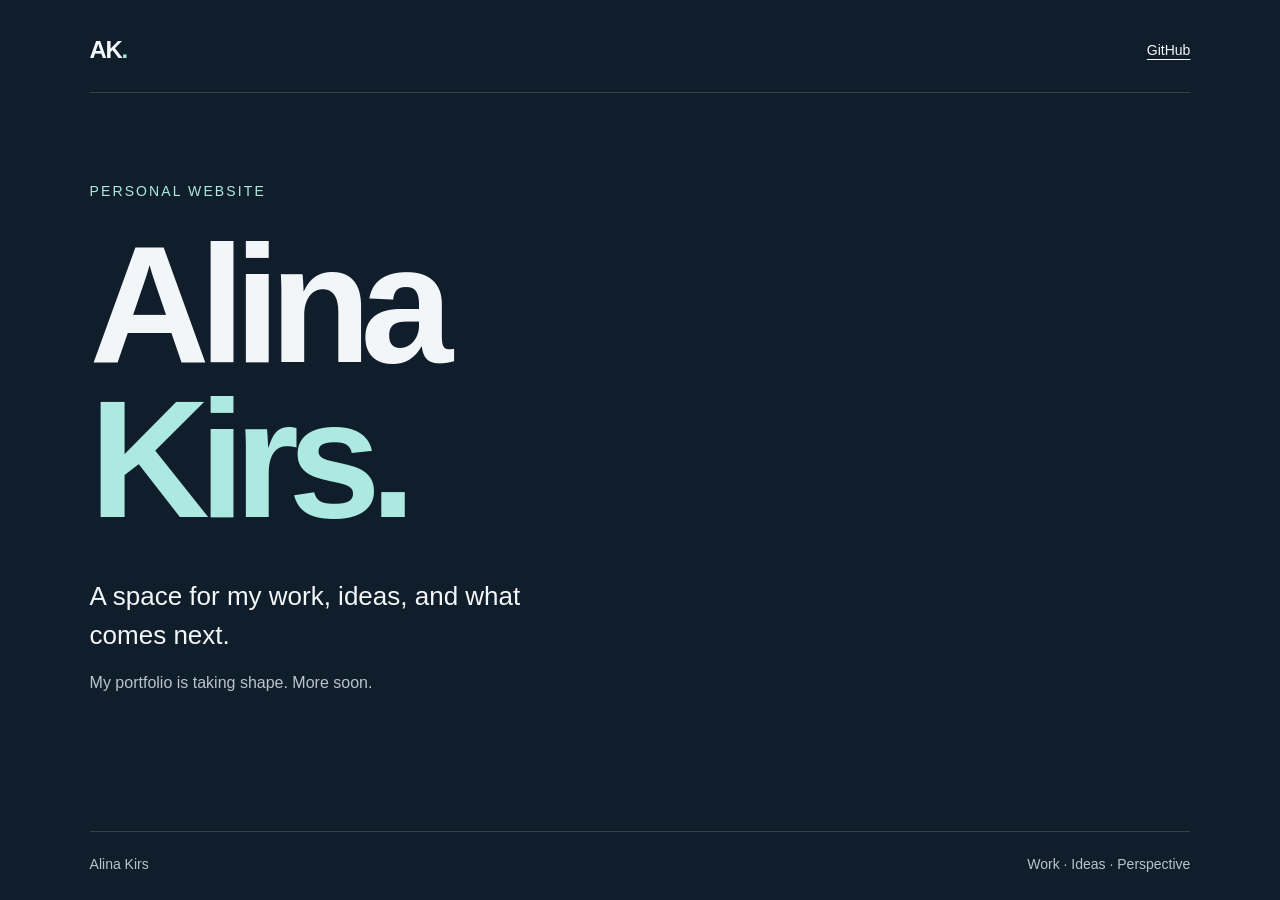
==== index.html @ 3ae162e0 "Initialize Alina Kirs personal website" ====
<!doctype html>
<html lang="en">
  <head>
    <meta charset="utf-8">
    <meta name="viewport" content="width=device-width, initial-scale=1">
    <meta name="description" content="The personal website of Alina Kirs.">
    <meta name="theme-color" content="#101e2b">
    <title>Alina Kirs | Personal Website</title>
    <link rel="icon" href="favicon.svg" type="image/svg+xml">
    <link rel="stylesheet" href="styles.css">
  </head>
  <body>
    <a class="skip-link" href="#main">Skip to content</a>
    <div class="page">
      <header>
        <a class="monogram" href="./" aria-label="Alina Kirs home">AK<span>.</span></a>
        <a class="profile-link" href="https://github.com/Kirsalina">GitHub</a>
      </header>
      <main id="main">
        <p class="eyebrow">Personal website</p>
        <h1>Alina<br><span>Kirs.</span></h1>
        <div class="intro">
          <p>A space for my work, ideas, and what comes next.</p>
          <p class="secondary">My portfolio is taking shape. More soon.</p>
        </div>
      </main>
      <footer>
        <span>Alina Kirs</span>
        <span>Work · Ideas · Perspective</span>
      </footer>
    </div>
  </body>
</html>
---- styles.css ----
:root { color-scheme: dark; font-family: -apple-system, BlinkMacSystemFont, "Segoe UI", sans-serif; background: #101e2b; color: #f3f6f8; }
* { box-sizing: border-box; }
body { margin: 0; }
a { color: inherit; text-underline-offset: .3em; }
a:focus-visible { outline: 2px solid #ace9e1; outline-offset: 6px; }
.page { max-width: 1440px; min-height: 100svh; margin: auto; padding: 36px clamp(24px, 7vw, 104px) 28px; display: flex; flex-direction: column; }
header, footer { display: flex; justify-content: space-between; align-items: center; gap: 24px; }
header { padding-bottom: 28px; border-bottom: 1px solid #ffffff26; }
.monogram { font-size: 24px; font-weight: 750; text-decoration: none; letter-spacing: -.06em; }
.monogram span { color: #ace9e1; }
.profile-link { font-size: 14px; }
main { flex: 1; padding: clamp(56px, 10vh, 120px) 0; }
.eyebrow { color: #ace9e1; font-size: 14px; letter-spacing: .15em; text-transform: uppercase; margin: 0 0 28px; }
h1 { font-size: clamp(76px, 13vw, 176px); line-height: .93; letter-spacing: -.065em; font-weight: 650; margin: 0; }
h1 span { color: #ace9e1; }
.intro { max-width: 480px; margin-top: 40px; }
.intro p { font-size: clamp(20px, 2.3vw, 26px); line-height: 1.5; margin: 0; }
.intro .secondary { color: #b8c3cc; font-size: 16px; margin-top: 16px; }
footer { border-top: 1px solid #ffffff26; padding-top: 24px; font-size: 14px; color: #b8c3cc; }
.skip-link { position: absolute; top: -100px; left: 24px; background: #f3f6f8; color: #101e2b; padding: 12px; }
.skip-link:focus { top: 12px; }
@media (max-width: 480px) { .page { padding-top: 24px; } footer { align-items: flex-start; flex-direction: column; gap: 10px; } }
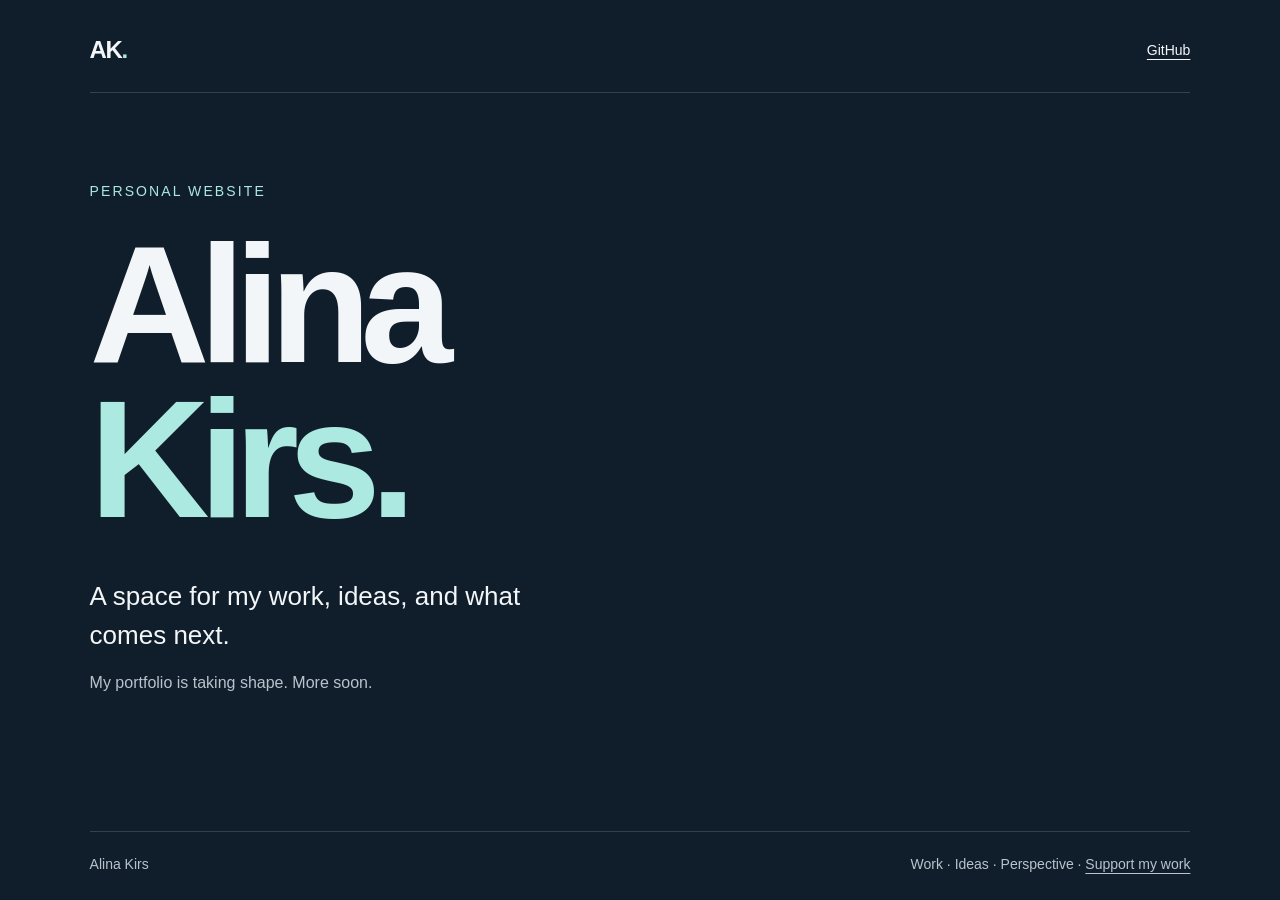
==== commit 02ede428: "Add warm support page mockup" ====
--- a/index.html
+++ b/index.html
@@ -26,7 +26,7 @@
       </main>
       <footer>
         <span>Alina Kirs</span>
-        <span>Work · Ideas · Perspective</span>
+        <span>Work · Ideas · Perspective · <a href="support/">Support my work</a></span>
       </footer>
     </div>
   </body>
--- a/styles.css
+++ b/styles.css
@@ -20,3 +20,83 @@
 .skip-link { position: absolute; top: -100px; left: 24px; background: #f3f6f8; color: #101e2b; padding: 12px; }
 .skip-link:focus { top: 12px; }
 @media (max-width: 480px) { .page { padding-top: 24px; } footer { align-items: flex-start; flex-direction: column; gap: 10px; } }
+
+/* Support page */
+.support-page {
+  --cream: #f6e9d4;
+  --ink: #2d211b;
+  --terracotta: #c55f42;
+  --sun: #edb85b;
+  --paper: #fffaf0;
+  color-scheme: light;
+  background: var(--cream);
+  color: var(--ink);
+}
+.support-page::before {
+  content: "";
+  position: fixed;
+  inset: 0;
+  pointer-events: none;
+  opacity: .22;
+  background-image: url("data:image/svg+xml,%3Csvg viewBox='0 0 180 180' xmlns='http://www.w3.org/2000/svg'%3E%3Cfilter id='n'%3E%3CfeTurbulence type='fractalNoise' baseFrequency='.9' numOctaves='2' stitchTiles='stitch'/%3E%3C/filter%3E%3Crect width='100%25' height='100%25' filter='url(%23n)' opacity='.09'/%3E%3C/svg%3E");
+}
+.support-page a:focus-visible,
+.support-page summary:focus-visible { outline-color: var(--terracotta); }
+.support-page .skip-link { z-index: 10; background: var(--ink); color: var(--paper); }
+.support-shell { position: relative; max-width: 1240px; min-height: 100svh; margin: auto; padding: 28px clamp(20px, 5vw, 72px) 24px; display: flex; flex-direction: column; }
+.support-header, .support-footer { display: flex; justify-content: space-between; align-items: center; gap: 24px; }
+.support-header { padding-bottom: 24px; border-bottom: 1px solid #2d211b2e; }
+.support-header .monogram span { color: var(--terracotta); }
+.back-link { font-size: 14px; font-weight: 650; text-decoration: none; }
+.back-link:hover { text-decoration: underline; }
+.support-main { flex: 1; padding: clamp(52px, 8vw, 96px) 0 64px; }
+.support-hero { display: grid; grid-template-columns: minmax(0, 1.45fr) minmax(260px, .55fr); gap: clamp(40px, 8vw, 112px); align-items: end; }
+.support-kicker { margin: 0 0 22px; color: var(--terracotta); font-size: 13px; font-weight: 750; letter-spacing: .15em; text-transform: uppercase; }
+.support-page h1 { max-width: 850px; font-family: Georgia, "Times New Roman", serif; font-size: clamp(58px, 9vw, 122px); line-height: .86; letter-spacing: -.055em; font-weight: 500; }
+.support-page h1 em { color: var(--terracotta); font-weight: 500; }
+.support-note { padding: 24px 0 10px; border-top: 1px solid #2d211b54; }
+.support-note p { margin: 10px 0 0; font-family: Georgia, "Times New Roman", serif; font-size: 19px; line-height: 1.55; }
+.coffee-mark { display: block; font-size: 29px; }
+.support-options { margin-top: clamp(72px, 10vw, 130px); }
+.section-heading { display: flex; justify-content: space-between; align-items: end; gap: 28px; margin-bottom: 22px; }
+.section-heading h2 { margin: 0; font-family: Georgia, "Times New Roman", serif; font-size: clamp(30px, 4vw, 46px); font-weight: 500; letter-spacing: -.03em; }
+.section-heading p { max-width: 350px; margin: 0; color: #6e5b50; font-size: 14px; line-height: 1.5; text-align: right; }
+.support-grid { display: grid; grid-template-columns: repeat(3, minmax(0, 1fr)); gap: 14px; }
+.support-card { min-width: 0; background: #fffaf0c7; background: color-mix(in srgb, var(--paper) 78%, transparent); border: 1px solid #2d211b28; border-radius: 18px; overflow: hidden; transition: transform .2s ease, box-shadow .2s ease; }
+.support-card:hover { transform: translateY(-3px); box-shadow: 0 18px 38px #63412b18; }
+.support-card[open] { background: var(--paper); }
+.support-card summary { min-height: 260px; padding: 22px; display: flex; flex-direction: column; cursor: pointer; list-style: none; }
+.support-card summary::-webkit-details-marker { display: none; }
+.card-number { color: var(--terracotta); font-size: 12px; font-weight: 800; letter-spacing: .12em; }
+.card-copy { margin: auto 0 30px; display: flex; flex-direction: column; gap: 8px; }
+.card-copy strong { font-family: Georgia, "Times New Roman", serif; font-size: clamp(28px, 3vw, 38px); font-weight: 500; letter-spacing: -.03em; }
+.card-copy span { color: #765f51; font-size: 14px; }
+.preview-button { align-self: flex-start; padding: 11px 15px; border: 1px solid currentColor; border-radius: 999px; font-size: 13px; font-weight: 750; }
+.preview-button::after { content: " +"; }
+.support-card[open] .preview-button { background: var(--ink); color: var(--paper); }
+.support-card[open] .preview-button::after { content: " −"; }
+.demo-message { margin: 0 22px 22px; padding: 16px; border-radius: 10px; background: #edb85b2b; color: #5e493d; font-size: 14px; line-height: 1.55; }
+.demo-message strong { color: var(--ink); }
+.demo-disclaimer { margin-top: 22px; padding: 18px 22px; display: flex; gap: 14px; align-items: flex-start; border: 1px dashed #9f806c; border-radius: 12px; }
+.demo-disclaimer > span { color: var(--terracotta); font-size: 20px; }
+.demo-disclaimer p { margin: 0; font-size: 13px; line-height: 1.6; }
+.support-footer { padding-top: 22px; border-top: 1px solid #2d211b2e; color: #6e5b50; font-size: 13px; }
+
+@media (max-width: 800px) {
+  .support-hero { grid-template-columns: 1fr; }
+  .support-note { max-width: 500px; }
+  .support-grid { grid-template-columns: 1fr; }
+  .support-card summary { min-height: 210px; }
+}
+@media (max-width: 520px) {
+  .support-shell { padding-top: 20px; }
+  .support-main { padding-top: 44px; }
+  .support-page h1 { font-size: clamp(50px, 17vw, 76px); }
+  .section-heading { align-items: flex-start; flex-direction: column; gap: 10px; }
+  .section-heading p { text-align: left; }
+  .support-card summary { min-height: 190px; }
+  .support-footer { align-items: flex-start; flex-direction: column; gap: 10px; }
+}
+@media (prefers-reduced-motion: reduce) {
+  .support-card { transition: none; }
+}
